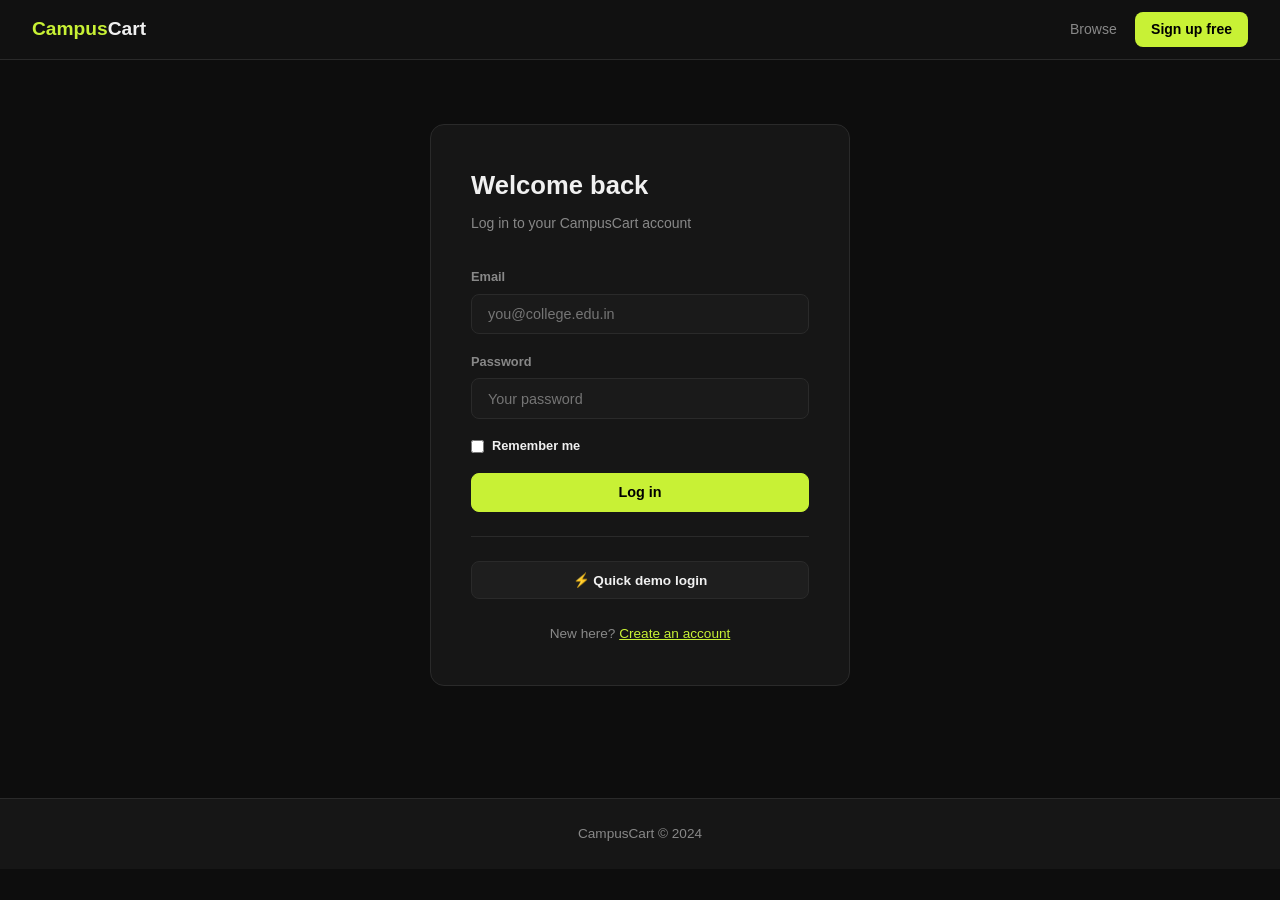
==== browse.html @ a81911a2 "second commit" ====
<!DOCTYPE html>
<html lang="en">
<head>
  <meta charset="UTF-8">
  <meta name="viewport" content="width=device-width, initial-scale=1.0">
  <title>Browse — CampusCart</title>
  <link rel="stylesheet" href="css/style.css">
</head>
<body>

  <div id="toast"></div>

  
  <nav id="navAuth"></nav>

  
  <section>
    <div class="container">

      <div class="browse-header">
        <h1 class="browse-title">Browse listings</h1>
        <p class="text-muted" style="margin-top:0.3rem">Find great deals from students on your campus</p>
      </div>

      
      
      <div class="filters">

        
        <input class="search-bar"
               type="text"
               id="searchInput"
               placeholder="Search items..."
               oninput="filterListings()">

        
        <select class="filter-select" id="catFilter" onchange="filterListings()">
          <option value="">All categories</option>
          <option value="Books">Books</option>
          <option value="Electronics">Electronics</option>
          <option value="Clothing">Clothing</option>
          <option value="Furniture">Furniture</option>
          <option value="Sports">Sports</option>
          <option value="Other">Other</option>
        </select>

        
        <select class="filter-select" id="priceFilter" onchange="filterListings()">
          <option value="">Any price</option>
          <option value="0-500">Under Rs. 500</option>
          <option value="500-2000">Rs. 500 to Rs. 2,000</option>
          <option value="2000-10000">Rs. 2,000 to Rs. 10,000</option>
          <option value="10000plus">Rs. 10,000+</option>
        </select>

      </div>

      <div class="results-count" id="resultsCount"></div>

      
      <div class="grid-3" id="listingsGrid">
        <p class="text-muted">Loading listings...</p>
      </div>

    </div>
  </section>

  
  <footer>
    <div class="container">
      <p>CampusCart &copy; 2024</p>
    </div>
  </footer>

  <script src="js/data.js"></script>
  <script src="js/ui.js"></script>
  <script src="js/auth.js"></script>
  <script src="js/post.js"></script>
  <script src="js/browse.js"></script>
  <script>
    window.addEventListener("load", function() {
      initBrowse();
    });
  </script>

</body>
</html>
---- css/style.css ----
* {
  box-sizing: border-box;
  margin: 0;
  padding: 0;
}


body {
  font-family: Arial, sans-serif;      
  font-size: 16px;
  line-height: 1.6;                    
  background-color: #0d0d0d;           
  color: #f0f0f0;
}


h1, h2, h3, h4 {
  font-weight: bold;
  color: #f0f0f0;
}



nav {
  background-color: #111111;
  border-bottom: 1px solid #2a2a2a;   
  padding: 0 2rem;                     
  display: flex;
  align-items: center;
  justify-content: space-between;
  height: 60px;
}

.nav-logo {
  font-weight: bold;
  font-size: 1.2rem;
  color: #c8f135;
  text-decoration: none;
}


.nav-logo span {
  color: #f0f0f0;
}

.nav-links {
  display: flex;
  gap: 0.25rem;
  align-items: center;
}


.nav-btn {
  background-color: transparent;
  border: none;
  color: #888888;
  font-size: 0.875rem;
  padding: 0.4rem 0.9rem;              
  border-radius: 8px;
  cursor: pointer;
  text-decoration: none;
}

.nav-btn:hover {
  background-color: #1e1e1e;
  color: #f0f0f0;
}

.nav-btn.active-link {
  background-color: #1e1e1e;
  color: #f0f0f0;
}

.nav-cta {
  background-color: #c8f135;
  color: #000000;
  font-weight: bold;
  border-radius: 8px;
  padding: 0.4rem 1rem;
  font-size: 0.875rem;
  border: none;
  cursor: pointer;
  text-decoration: none;
  display: inline-block;
}

.nav-cta:hover {
  background-color: #b0d82e;
}


#navAvatar {
  width: 32px;
  height: 32px;
  border-radius: 50%;
  background-color: #c8f135;
  color: #000000;
  font-weight: bold;
  font-size: 0.8rem;
  cursor: pointer;
  border: none;
  display: inline-block;
  text-align: center;
  line-height: 32px;
}

.cart-icon {
  cursor: pointer;
  background-color: #1e1e1e;
  border: 1px solid #2a2a2a;
  border-radius: 8px;
  padding: 0.4rem 0.7rem;
  font-size: 1rem;
  color: #f0f0f0;
  display: inline-block;
  text-decoration: none;
}


.btn {
  display: inline-block;
  padding: 0.65rem 1.4rem;
  border-radius: 8px;
  font-size: 0.9rem;
  font-weight: bold;
  cursor: pointer;
  border: 1px solid transparent;
  text-align: center;
  text-decoration: none;
}

.btn-primary {
  background-color: #c8f135;
  color: #000000;
  border-color: #c8f135;
}

.btn-primary:hover {
  background-color: #b0d82e;
}

.btn-secondary {
  background-color: #1e1e1e;
  color: #f0f0f0;
  border: 1px solid #2a2a2a;
}

.btn-secondary:hover {
  border-color: #c8f135;
  color: #c8f135;
}

.btn-danger {
  background-color: #ff4444;
  color: #ffffff;
  border-color: #ff4444;
}

.btn-danger:hover {
  background-color: #dd2222;
}

.btn-outline {
  background-color: transparent;
  border: 1px solid #c8f135;
  color: #c8f135;
}

.btn-outline:hover {
  background-color: #c8f135;
  color: #000000;
}

.btn-sm {
  padding: 0.4rem 0.85rem;
  font-size: 0.8rem;
}

.btn-full {
  width: 100%;
  display: block;
}



.form-group {
  margin-bottom: 1.1rem;               
}

label {
  display: block;
  font-size: 0.8rem;
  color: #888888;
  margin-bottom: 0.4rem;
  font-weight: bold;
}

input,
select,
textarea {
  width: 100%;
  background-color: #1a1a1a;
  border: 1px solid #2a2a2a;          
  color: #f0f0f0;
  border-radius: 8px;
  padding: 0.7rem 1rem;
  font-family: Arial, sans-serif;
  font-size: 0.9rem;
  outline: none;
}

input:focus,
select:focus,
textarea:focus {
  border-color: #c8f135;
}

select option {
  background-color: #1a1a1a;
}


textarea {
  resize: vertical;
  min-height: 90px;
}


fieldset {
  border: 1px solid #2a2a2a;
  border-radius: 8px;
  padding: 1rem;
  margin-bottom: 1.1rem;
}

legend {
  font-size: 0.75rem;
  color: #888888;
  font-weight: bold;
  padding: 0 0.5rem;
}



.card {
  background-color: #141414;
  border: 1px solid #2a2a2a;
  border-radius: 14px;
  overflow: hidden;
}

.card:hover {
  border-color: #3a3a3a;
}

.card-img {
  width: 100%;
  height: 170px;
  background-color: #1e1e1e;
  display: flex;
  align-items: center;
  justify-content: center;
  font-size: 3.5rem;
}

.card-body {
  padding: 1rem;                       
}

.card-title {
  font-weight: bold;
  font-size: 0.95rem;
  margin-bottom: 0.3rem;
  white-space: nowrap;
  overflow: hidden;
  text-overflow: ellipsis;
  color: #f0f0f0;
}

.card-price {
  font-size: 1.1rem;
  font-weight: bold;
  color: #c8f135;
}

.card-seller {
  font-size: 0.78rem;
  color: #888888;
  margin-top: 0.3rem;                  
}

.card-actions {
  display: flex;
  gap: 0.5rem;
  margin-top: 0.75rem;
}


.grid-3 {
  display: grid;
  grid-template-columns: repeat(auto-fill, minmax(240px, 1fr));
  gap: 1.1rem;
}



.tag {
  display: inline-block;
  font-size: 0.7rem;
  padding: 3px 10px;
  border-radius: 20px;
  font-weight: bold;
}

.tag-green {
  background-color: #1e2d06;
  color: #c8f135;
  border: 1px solid #3a5a10;
}

.tag-orange {
  background-color: #2d1806;
  color: #ff6b35;
  border: 1px solid #5a3010;
}

.tag-gray {
  background-color: #1e1e1e;
  color: #888888;
  border: 1px solid #2a2a2a;
}



.container {
  max-width: 1100px;
  margin: 0 auto;
  padding: 0 1.5rem;
}

.section {
  padding: 2rem 0;
}

.text-muted {
  color: #888888;
  font-size: 0.875rem;
}

.text-center {
  text-align: center;                  
}

.divider {
  border: none;
  border-top: 1px solid #2a2a2a;
  margin: 1.5rem 0;
}


.mb-1 { margin-bottom: 0.5rem; }
.mb-2 { margin-bottom: 1rem; }
.mb-3 { margin-bottom: 1.5rem; }
.mt-1 { margin-top: 0.5rem; }
.mt-2 { margin-top: 1rem; }
.mt-3 { margin-top: 1.5rem; }


.alert {
  padding: 0.8rem 1rem;
  border-radius: 8px;
  font-size: 0.875rem;
  margin-bottom: 1rem;
}

.alert-success {
  background-color: #1e2d06;
  border: 1px solid #3a5a10;
  color: #c8f135;
}

.alert-error {
  background-color: #2d0606;
  border: 1px solid #5a1010;
  color: #ff8888;
}


.sold-stamp {
  background-color: #ff6b35;
  color: #ffffff;
  font-weight: bold;
  font-size: 0.7rem;
  padding: 3px 10px;
  border-radius: 20px;
  display: inline-block;
}


#toast {
  background-color: #c8f135;
  color: #000000;
  padding: 0.75rem 1.25rem;
  border-radius: 8px;
  font-weight: bold;
  font-size: 0.9rem;
  z-index: 999;                        
  display: none;
  border: 1px solid #a0c020;
  margin: 0.5rem 0;
}



.modal-overlay {
  background-color: rgba(0,0,0,0.7);
  z-index: 200;
  display: none;
  padding: 1.5rem;
}

.modal-overlay.open {
  display: flex;
  align-items: center;
  justify-content: center;
  width: 100%;
  min-height: 300px;
}

.modal-box {
  background-color: #161616;
  border: 1px solid #2a2a2a;
  border-radius: 14px;
  padding: 2rem;
  width: 100%;
  max-width: 420px;
}

.modal-title {
  font-size: 1.2rem;
  font-weight: bold;
  margin-bottom: 1rem;
  color: #f0f0f0;
}

.modal-actions {
  display: flex;
  gap: 0.75rem;
  margin-top: 1.5rem;
}


.empty {
  text-align: center;
  padding: 4rem 1.5rem;
  color: #888888;
}

.empty-icon {
  font-size: 3rem;
  margin-bottom: 1rem;
}

.empty-text {
  font-size: 1rem;
  margin-bottom: 1.5rem;
}



canvas {
  border-radius: 8px;
  display: block;
  background-color: #161616;
  border: 1px solid #2a2a2a;
}



.hero {
  text-align: center;
  padding: 4rem 1.5rem;
}

.hero-eyebrow {
  font-size: 0.75rem;
  color: #c8f135;
  text-transform: uppercase;           
  font-weight: bold;
  margin-bottom: 1.5rem;
}

.hero-title {
  font-size: 3.5rem;
  font-weight: bold;
  line-height: 1.1;                    
  margin-bottom: 1.5rem;
  color: #f0f0f0;
}

.hero-title .accent {
  color: #c8f135;                      
}

.hero-sub {
  font-size: 1.05rem;
  color: #888888;
  max-width: 480px;
  margin: 0 auto 2.5rem auto;
  line-height: 1.7;
}

.hero-btns {
  display: flex;
  gap: 1rem;
  flex-wrap: wrap;
  justify-content: center;
}

.hero-stats {
  display: flex;
  gap: 3rem;
  margin-top: 4rem;
  flex-wrap: wrap;
  justify-content: center;
}

.stat {
  text-align: center;
}

.stat-num {
  font-size: 1.8rem;
  font-weight: bold;
  color: #c8f135;
}

.stat-label {
  font-size: 0.78rem;
  color: #888888;
}


.features-section {
  padding: 3rem 0;
}

.features {
  display: grid;
  grid-template-columns: repeat(auto-fit, minmax(200px, 1fr));
  gap: 1.5rem;
  margin-top: 2rem;
}


.feat {
  background-color: #161616;
  border: 1px solid #2a2a2a;
  border-radius: 14px;
  padding: 1.5rem;
}

.feat-icon {
  font-size: 1.8rem;
  margin-bottom: 0.75rem;
}

.feat-title {
  font-weight: bold;
  font-size: 1rem;
  margin-bottom: 0.4rem;
  color: #f0f0f0;
}

.feat-desc {
  font-size: 0.83rem;
  color: #888888;
  line-height: 1.6;
}


.auth-wrap {
  display: flex;
  align-items: center;
  justify-content: center;
  padding: 4rem 2rem;
}

.auth-box {
  background-color: #161616;
  border: 1px solid #2a2a2a;
  border-radius: 14px;
  padding: 2.5rem;
  width: 100%;
  max-width: 420px;
}

.auth-title {
  font-size: 1.6rem;
  font-weight: bold;
  margin-bottom: 0.4rem;
  color: #f0f0f0;
}

.auth-sub {
  color: #888888;
  font-size: 0.875rem;
  margin-bottom: 2rem;
}

.auth-switch {
  text-align: center;
  font-size: 0.85rem;
  color: #888888;
  margin-top: 1.5rem;
}

.auth-switch a {
  color: #c8f135;
  cursor: pointer;
  text-decoration: underline;
}



.dash-header {
  background-color: #161616;
  border-bottom: 1px solid #2a2a2a;
  padding: 1.5rem 0;
  margin-bottom: 2rem;
}

.dash-title {
  font-size: 1.5rem;
  font-weight: bold;
  color: #f0f0f0;
}

.dash-subtitle {
  color: #888888;
  font-size: 0.875rem;
}

.stats-row {
  display: grid;
  grid-template-columns: repeat(auto-fit, minmax(150px, 1fr));
  gap: 1rem;
  margin-bottom: 2rem;
}

.stat-card {
  background-color: #161616;
  border: 1px solid #2a2a2a;
  border-radius: 8px;
  padding: 1.25rem;
}

.stat-card-num {
  font-size: 1.8rem;
  font-weight: bold;
  color: #c8f135;
}

.stat-card-label {
  font-size: 0.78rem;
  color: #888888;
  margin-top: 0.2rem;
}

.dash-grid {
  display: grid;
  grid-template-columns: 1fr 1fr;
  gap: 1.5rem;
}

.dash-grid h3 {
  font-size: 1rem;
  font-weight: bold;
  margin-bottom: 1rem;
  color: #f0f0f0;
}


aside.recent-panel {
  border-left: 1px solid #2a2a2a;
  padding-left: 1rem;
}


.browse-header {
  padding: 2rem 0 1.5rem;
}

.browse-title {
  font-size: 1.8rem;
  font-weight: bold;
  color: #f0f0f0;
}

.filters {
  display: flex;
  gap: 0.75rem;
  flex-wrap: wrap;
  align-items: center;
  margin-bottom: 1.5rem;
}

.search-bar {
  flex: 1;
  min-width: 200px;
  max-width: 360px;
}

.filter-select {
  width: auto;
  min-width: 140px;
}

.results-count {
  color: #888888;
  font-size: 0.85rem;
  margin-bottom: 1rem;
}


.post-wrap {
  max-width: 600px;
  margin: 0 auto;
  padding: 2rem 1.5rem;
}

.post-title {
  font-size: 1.8rem;
  font-weight: bold;
  margin-bottom: 0.4rem;
  color: #f0f0f0;
}

.image-upload {
  border: 2px dashed #2a2a2a;
  border-radius: 8px;
  padding: 2rem;
  text-align: center;
  background-color: #1a1a1a;
  margin-bottom: 1rem;
}

.image-upload-text {
  font-size: 0.85rem;
  color: #888888;
}

#emojiPreview {
  font-size: 4rem;
  display: block;
  margin-bottom: 0.5rem;
}


.detail-wrap {
  max-width: 900px;
  margin: 0 auto;
  padding: 2rem 1.5rem;
}

.detail-grid {
  display: grid;
  grid-template-columns: 1fr 1fr;
  gap: 2.5rem;
}

.detail-img {
  background-color: #161616;
  border: 1px solid #2a2a2a;
  border-radius: 14px;
  height: 300px;
  display: flex;
  align-items: center;
  justify-content: center;
  font-size: 6rem;
}

.detail-price {
  font-size: 2rem;
  font-weight: bold;
  color: #c8f135;
  margin: 0.75rem 0;
}

.detail-title {
  font-size: 1.5rem;
  font-weight: bold;
  color: #f0f0f0;
}

.detail-desc {
  color: #888888;
  font-size: 0.9rem;
  line-height: 1.7;
  margin: 1rem 0;
}

.seller-box {
  background-color: #161616;
  border: 1px solid #2a2a2a;
  border-radius: 8px;
  padding: 1rem;
  display: flex;
  align-items: center;
  gap: 1rem;
  margin: 1.25rem 0;
}

.seller-avatar {
  width: 42px;
  height: 42px;
  border-radius: 50%;
  background-color: #c8f135;
  color: #000000;
  font-weight: bold;
  font-size: 1rem;
  border: none;
  flex-shrink: 0;
  display: flex;
  align-items: center;
  justify-content: center;
}


.cart-wrap {
  max-width: 720px;
  margin: 0 auto;
  padding: 2rem 1.5rem;
}

.cart-item {
  display: flex;
  gap: 1rem;
  align-items: center;
  background-color: #161616;
  border: 1px solid #2a2a2a;
  border-radius: 8px;
  padding: 1rem;
  margin-bottom: 0.75rem;
}

.cart-item-img {
  width: 60px;
  height: 60px;
  background-color: #1e1e1e;
  border-radius: 8px;
  display: flex;
  align-items: center;
  justify-content: center;
  font-size: 1.8rem;
  flex-shrink: 0;
}

.cart-item-info {
  flex: 1;
}

.cart-item-name {
  font-weight: bold;
  font-size: 0.95rem;
  color: #f0f0f0;
}

.cart-item-price {
  color: #c8f135;
  font-weight: bold;
  font-size: 0.9rem;
}

.cart-summary {
  background-color: #161616;
  border: 1px solid #2a2a2a;
  border-radius: 8px;
  padding: 1.25rem;
  margin-top: 1.5rem;
}

.cart-row {
  display: flex;
  justify-content: space-between;
  align-items: center;
  padding: 0.4rem 0;
  font-size: 0.9rem;
  color: #f0f0f0;
}

.cart-total {
  font-size: 1.2rem;
  font-weight: bold;
}


.my-listings-wrap {
  max-width: 800px;
  margin: 0 auto;
  padding: 2rem 1.5rem;
}

.my-item {
  display: flex;
  gap: 1rem;
  align-items: center;
  background-color: #161616;
  border: 1px solid #2a2a2a;
  border-radius: 8px;
  padding: 1rem;
  margin-bottom: 0.75rem;
}

.my-item-img {
  width: 60px;
  height: 60px;
  background-color: #1e1e1e;
  border-radius: 8px;
  display: flex;
  align-items: center;
  justify-content: center;
  font-size: 1.8rem;
  flex-shrink: 0;
}

.my-item-info {
  flex: 1;
}

.my-item-name {
  font-weight: bold;
  font-size: 0.95rem;
  color: #f0f0f0;
}

.my-item-price {
  font-size: 0.8rem;
  color: #c8f135;
  font-weight: bold;
}

.my-item-meta {
  font-size: 0.75rem;
  color: #888888;
}

.my-item-actions {
  display: flex;
  gap: 0.5rem;
  flex-shrink: 0;
}


.profile-wrap {
  max-width: 600px;
  margin: 0 auto;
  padding: 2rem 1.5rem;
}

.profile-header {
  display: flex;
  align-items: center;
  gap: 1.5rem;
  background-color: #161616;
  border: 1px solid #2a2a2a;
  border-radius: 14px;
  padding: 1.5rem;
  margin-bottom: 1.5rem;
}

.profile-avatar {
  width: 72px;
  height: 72px;
  border-radius: 50%;
  background-color: #c8f135;
  color: #000000;
  display: flex;
  align-items: center;
  justify-content: center;
  font-size: 1.6rem;
  font-weight: bold;
  flex-shrink: 0;
}

.profile-name {
  font-size: 1.3rem;
  font-weight: bold;
  color: #f0f0f0;
}

.profile-email {
  color: #888888;
  font-size: 0.875rem;
}

.profile-section {
  background-color: #161616;
  border: 1px solid #2a2a2a;
  border-radius: 14px;
  padding: 1.25rem;
  margin-bottom: 1rem;
}

.profile-section h3 {
  font-weight: bold;
  font-size: 1rem;
  margin-bottom: 1rem;
  color: #f0f0f0;
}


footer {
  background-color: #161616;
  border-top: 1px solid #2a2a2a;
  padding: 1.5rem 0;
  text-align: center;
  color: #888888;
  font-size: 0.85rem;
  margin-top: 3rem;
}

footer a {
  color: #c8f135;
  text-decoration: none;
}


.recent-row {
  display: flex;
  align-items: center;
  gap: 0.75rem;
  padding: 0.6rem 0;
  border-bottom: 1px solid #2a2a2a;
  cursor: pointer;
  color: #f0f0f0;
  text-decoration: none;
}

.recent-row:hover {
  color: #c8f135;
}

.recent-emoji {
  font-size: 1.5rem;
}

.recent-info {
  flex: 1;
}

.recent-name {
  font-size: 0.85rem;
  font-weight: bold;
}

.recent-meta {
  font-size: 0.75rem;
  color: #888888;
}

.recent-price {
  font-size: 0.85rem;
  color: #c8f135;
  font-weight: bold;
  white-space: nowrap;
}


select[size] {
  height: auto;
  padding: 0.5rem;
}


.inline-check {
  display: flex;
  align-items: center;
  gap: 0.5rem;
  margin-bottom: 0.75rem;
  font-size: 0.875rem;
  color: #f0f0f0;
}

.inline-check input[type="checkbox"],
.inline-check input[type="radio"] {
  width: auto;
}


.page-title {
  font-size: 1.8rem;
  font-weight: bold;
  margin-bottom: 0.4rem;
  color: #f0f0f0;
}

.page-sub {
  color: #888888;
  font-size: 0.9rem;
  margin-bottom: 1.5rem;
}


.two-col {
  display: grid;
  grid-template-columns: 1fr 1fr;
  gap: 1rem;
}
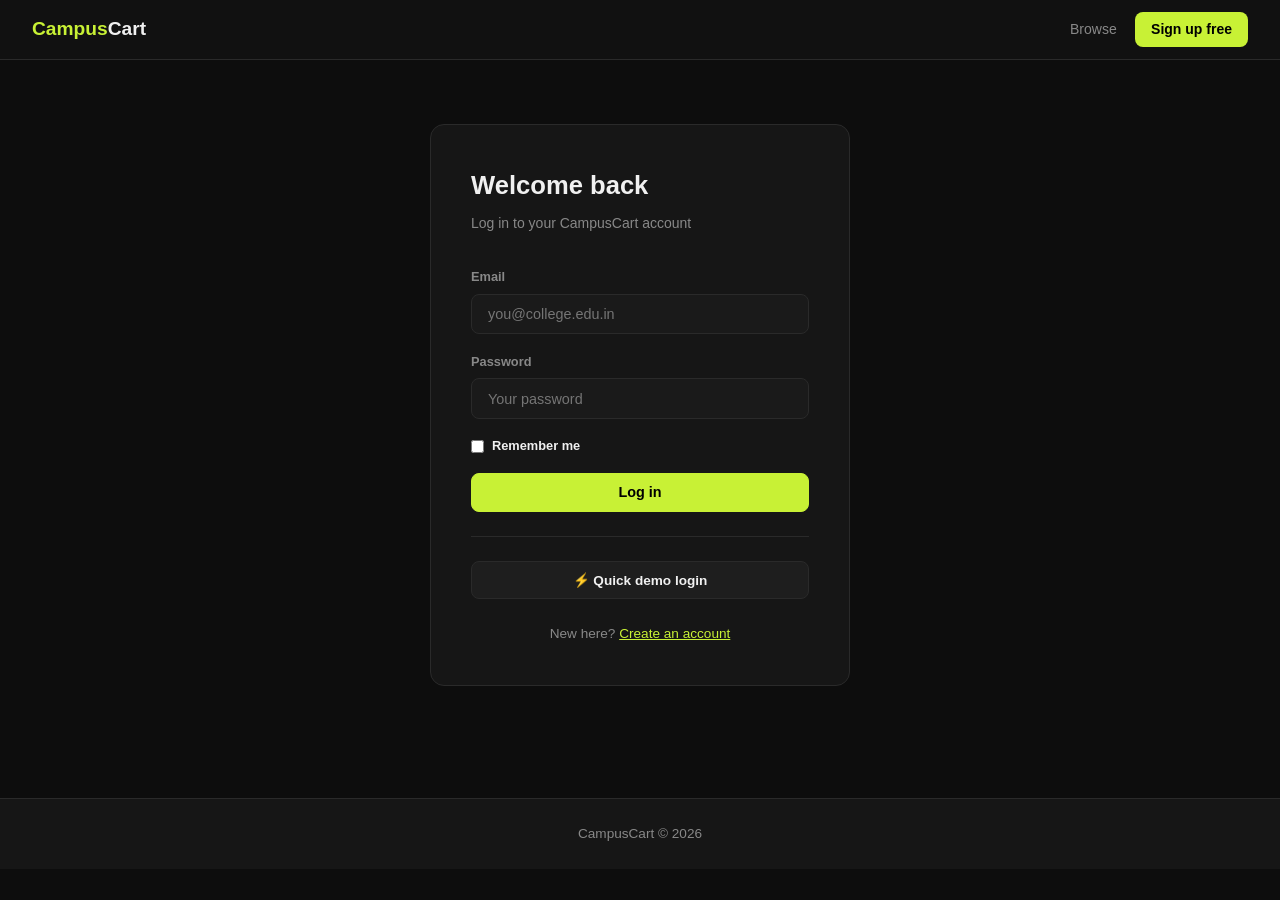
==== commit 6a2e15ef: "third commit" ====
--- a/browse.html
+++ b/browse.html
@@ -68,7 +68,7 @@
   
   <footer>
     <div class="container">
-      <p>CampusCart &copy; 2024</p>
+      <p>CampusCart &copy; 2026</p>
     </div>
   </footer>
 
